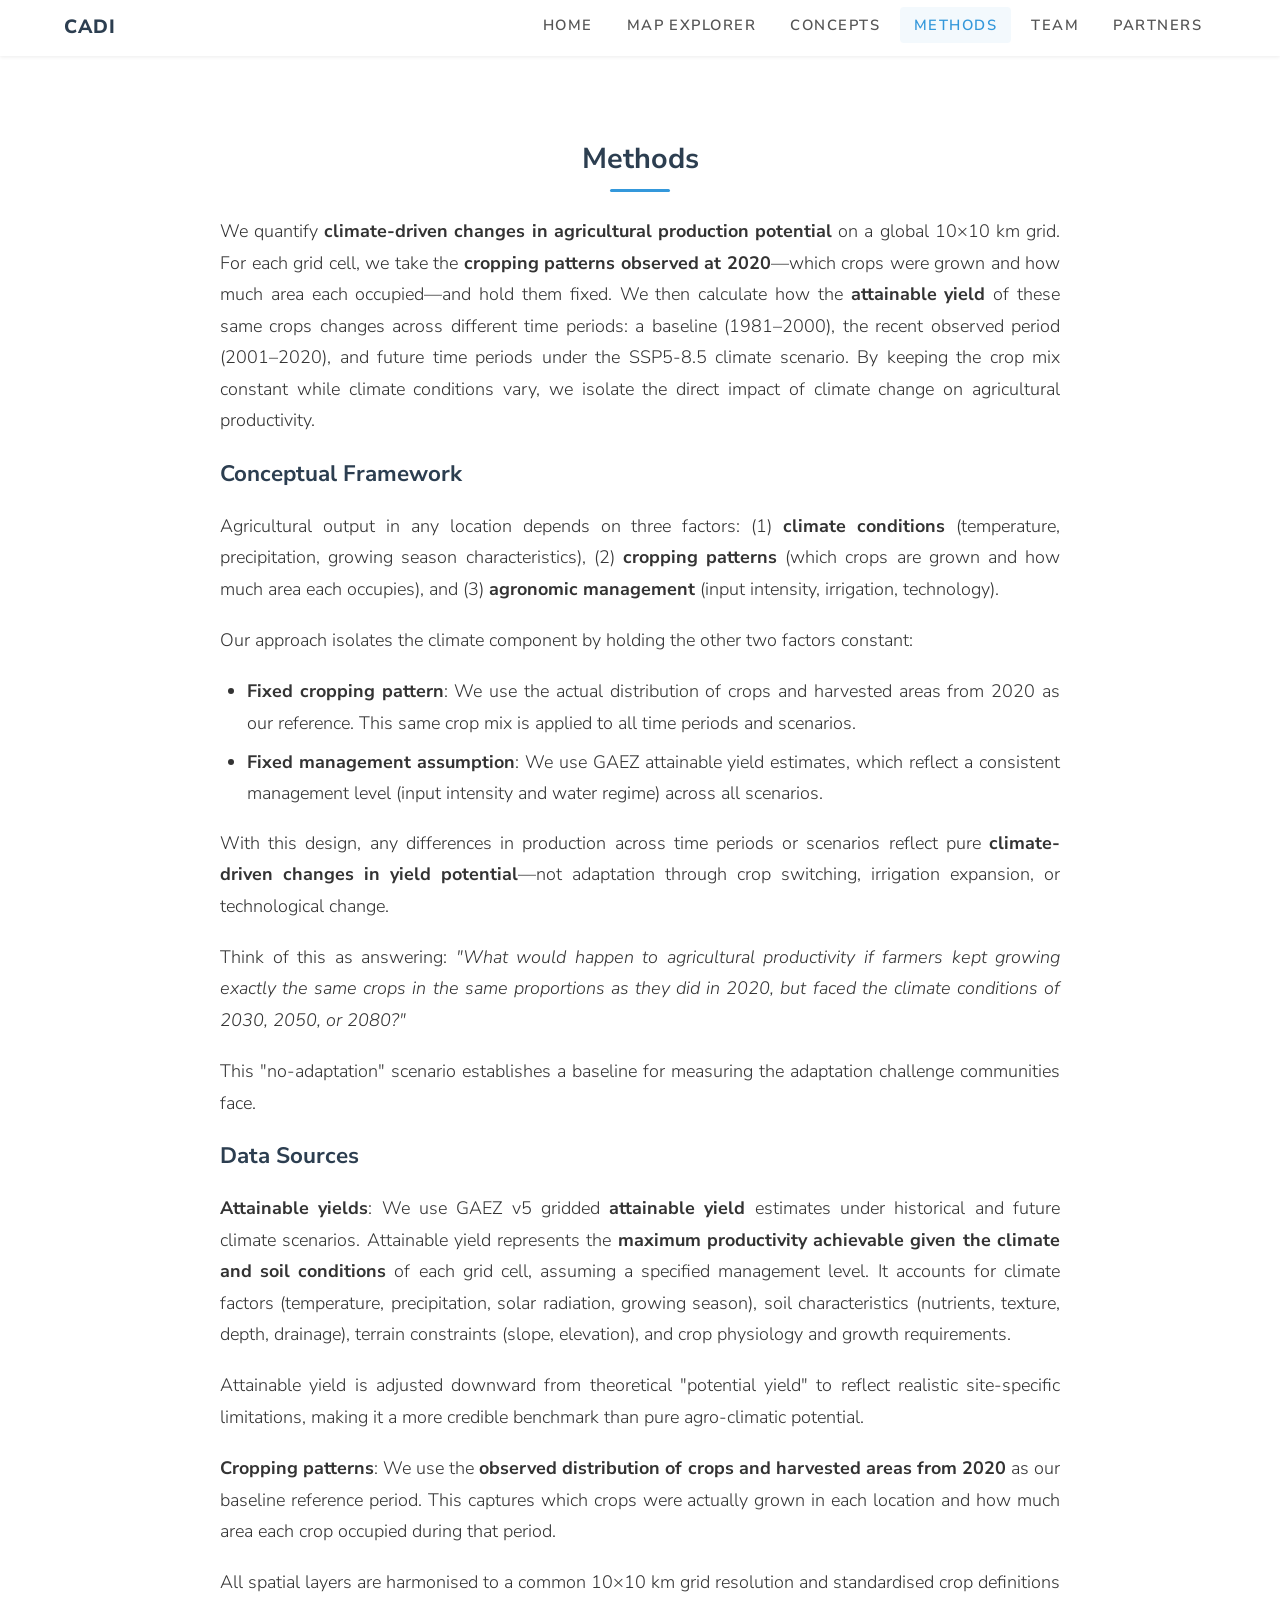
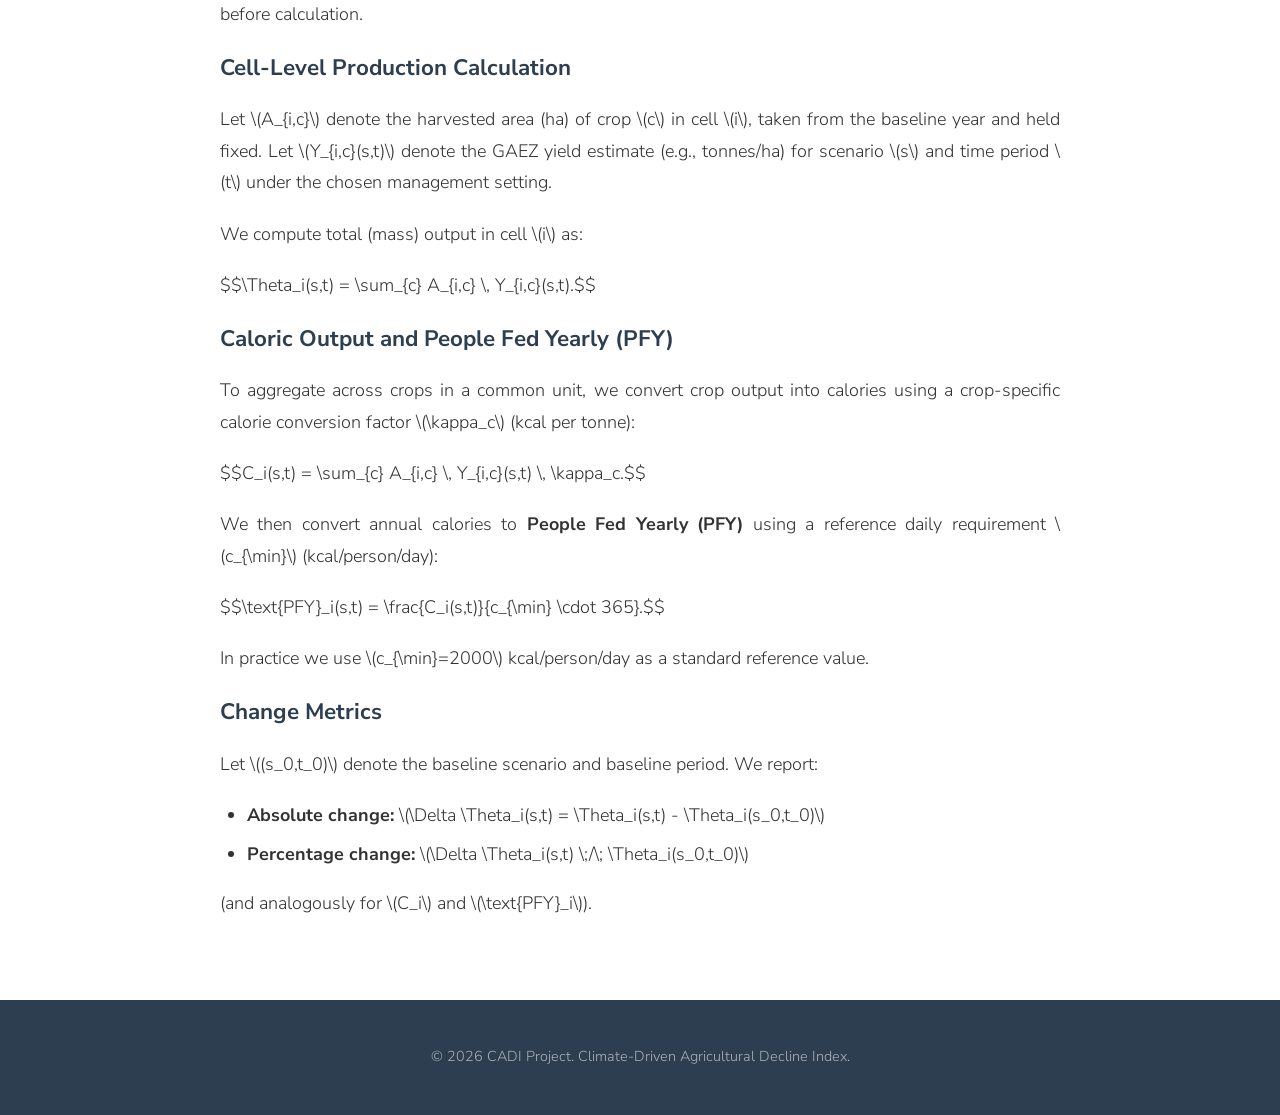
==== about.html @ 29b360b8 "files_0210" ====
<!DOCTYPE html>
<html lang="en">
<head>
  <meta charset="UTF-8">
  <meta name="viewport" content="width=device-width, initial-scale=1">
  <title>CADI – Methods</title>
  <link rel="stylesheet" href="css/cadi-style.css">
  <script type="text/javascript" src="https://mathjax.rstudio.com/latest/MathJax.js?config=TeX-AMS-MML_HTMLorMML"></script>
</head>
<body class="has-navbar">

<!-- ===== Navbar ===== -->
<nav class="cadi-navbar">
  <div class="nav-container">
    <a href="index.html" class="nav-brand">CADI</a>
    <button class="nav-toggle" aria-label="Toggle navigation" onclick="document.querySelector('.nav-links').classList.toggle('open')">
      <span></span><span></span><span></span>
    </button>
    <ul class="nav-links">
      <li><a href="index.html">Home</a></li>
      <li><a href="ssp585_absolute.html">Map Explorer</a></li>
      <li><a href="concepts.html">Concepts</a></li>
      <li><a href="about.html" class="active">Methods</a></li>
      <li><a href="team.html">Team</a></li>
      <li><a href="partners.html">Partners</a></li>
    </ul>
  </div>
</nav>

<div class="cadi-section">

  <div class="section-heading">
    <h2>Methods</h2>
  </div>

  <p>We quantify <strong>climate-driven changes in agricultural production potential</strong> on a global 10×10 km grid. For each grid cell, we take the <strong>cropping patterns observed at 2020</strong>—which crops were grown and how much area each occupied—and hold them fixed. We then calculate how the <strong>attainable yield</strong> of these same crops changes across different time periods: a baseline (1981–2000), the recent observed period (2001–2020), and future time periods under the SSP5-8.5 climate scenario. By keeping the crop mix constant while climate conditions vary, we isolate the direct impact of climate change on agricultural productivity.</p>

  <h3>Conceptual Framework</h3>

  <p>Agricultural output in any location depends on three factors: (1) <strong>climate conditions</strong> (temperature, precipitation, growing season characteristics), (2) <strong>cropping patterns</strong> (which crops are grown and how much area each occupies), and (3) <strong>agronomic management</strong> (input intensity, irrigation, technology).</p>

  <p>Our approach isolates the climate component by holding the other two factors constant:</p>

  <ul>
    <li><strong>Fixed cropping pattern</strong>: We use the actual distribution of crops and harvested areas from 2020 as our reference. This same crop mix is applied to all time periods and scenarios.</li>
    <li><strong>Fixed management assumption</strong>: We use GAEZ attainable yield estimates, which reflect a consistent management level (input intensity and water regime) across all scenarios.</li>
  </ul>

  <p>With this design, any differences in production across time periods or scenarios reflect pure <strong>climate-driven changes in yield potential</strong>—not adaptation through crop switching, irrigation expansion, or technological change.</p>

  <p>Think of this as answering: <em>"What would happen to agricultural productivity if farmers kept growing exactly the same crops in the same proportions as they did in 2020, but faced the climate conditions of 2030, 2050, or 2080?"</em></p>

  <p>This "no-adaptation" scenario establishes a baseline for measuring the adaptation challenge communities face.</p>

  <h3>Data Sources</h3>

  <p><strong>Attainable yields</strong>: We use GAEZ v5 gridded <strong>attainable yield</strong> estimates under historical and future climate scenarios. Attainable yield represents the <strong>maximum productivity achievable given the climate and soil conditions</strong> of each grid cell, assuming a specified management level. It accounts for climate factors (temperature, precipitation, solar radiation, growing season), soil characteristics (nutrients, texture, depth, drainage), terrain constraints (slope, elevation), and crop physiology and growth requirements.</p>

  <p>Attainable yield is adjusted downward from theoretical "potential yield" to reflect realistic site-specific limitations, making it a more credible benchmark than pure agro-climatic potential.</p>

  <p><strong>Cropping patterns</strong>: We use the <strong>observed distribution of crops and harvested areas from 2020</strong> as our baseline reference period. This captures which crops were actually grown in each location and how much area each crop occupied during that period.</p>

  <p>All spatial layers are harmonised to a common 10×10 km grid resolution and standardised crop definitions before calculation.</p>

  <h3>Cell-Level Production Calculation</h3>

  <p>Let \(A_{i,c}\) denote the harvested area (ha) of crop \(c\) in cell \(i\), taken from the baseline year and held fixed. Let \(Y_{i,c}(s,t)\) denote the GAEZ yield estimate (e.g., tonnes/ha) for scenario \(s\) and time period \(t\) under the chosen management setting.</p>

  <p>We compute total (mass) output in cell \(i\) as:</p>

  <p>$$\Theta_i(s,t) = \sum_{c} A_{i,c} \, Y_{i,c}(s,t).$$</p>

  <h3>Caloric Output and People Fed Yearly (PFY)</h3>

  <p>To aggregate across crops in a common unit, we convert crop output into calories using a crop-specific calorie conversion factor \(\kappa_c\) (kcal per tonne):</p>

  <p>$$C_i(s,t) = \sum_{c} A_{i,c} \, Y_{i,c}(s,t) \, \kappa_c.$$</p>

  <p>We then convert annual calories to <strong>People Fed Yearly (PFY)</strong> using a reference daily requirement \(c_{\min}\) (kcal/person/day):</p>

  <p>$$\text{PFY}_i(s,t) = \frac{C_i(s,t)}{c_{\min} \cdot 365}.$$</p>

  <p>In practice we use \(c_{\min}=2000\) kcal/person/day as a standard reference value.</p>

  <h3>Change Metrics</h3>

  <p>Let \((s_0,t_0)\) denote the baseline scenario and baseline period. We report:</p>

  <ul>
    <li><strong>Absolute change:</strong> \(\Delta \Theta_i(s,t) = \Theta_i(s,t) - \Theta_i(s_0,t_0)\)</li>
    <li><strong>Percentage change:</strong> \(\Delta \Theta_i(s,t) \;/\; \Theta_i(s_0,t_0)\)</li>
  </ul>

  <p>(and analogously for \(C_i\) and \(\text{PFY}_i\)).</p>

</div>

<!-- ===== Footer ===== -->
<footer class="cadi-footer">
  <p>&copy; 2026 CADI Project. Climate-Driven Agricultural Decline Index.</p>
</footer>

</body>
</html>
---- css/cadi-style.css ----
/* =============================================================================
   CADI Website Styles
   Inspired by Laura's template (Nunito Sans, hero sections, scroll navbar)
   ============================================================================= */

/* ---------- Base & Typography ---------- */
@import url('https://fonts.googleapis.com/css2?family=Nunito+Sans:wght@200;300;400;600;700;800&display=swap');

*, *::before, *::after {
  box-sizing: border-box;
}

html {
  scroll-behavior: smooth;
}

body {
  font-family: 'Nunito Sans', Arial, sans-serif;
  font-size: 18px;
  font-weight: 300;
  line-height: 1.75;
  color: #333;
  background: #fff;
  margin: 0;
  padding: 0;
  text-align: justify;
}

h1, h2, h3, h4, h5, h6 {
  font-family: 'Nunito Sans', Arial, sans-serif;
  font-weight: 700;
  color: #2c3e50;
  line-height: 1.3;
  text-align: left;
}

h1 { font-size: 2.4rem; }
h2 { font-size: 1.8rem; margin-bottom: 1rem; }
h3 { font-size: 1.4rem; }
h4 { font-size: 1.15rem; }

p {
  margin-bottom: 1.1em;
}

a {
  color: #3498db;
  text-decoration: none;
  transition: color 0.3s;
}
a:hover {
  color: #2980b9;
  text-decoration: underline;
}

strong {
  font-weight: 700;
}

ul, ol {
  padding-left: 1.5em;
}
li {
  margin-bottom: 0.4em;
}

/* ---------- Navbar ---------- */
.cadi-navbar {
  position: fixed;
  top: 0;
  left: 0;
  right: 0;
  z-index: 1000;
  background: rgba(255, 255, 255, 0.97);
  box-shadow: 0 1px 4px rgba(0, 0, 0, 0.08);
  transition: background 0.3s, box-shadow 0.3s;
  font-family: 'Nunito Sans', Arial, sans-serif;
}

.cadi-navbar .nav-container {
  max-width: 1200px;
  margin: 0 auto;
  display: flex;
  align-items: center;
  justify-content: space-between;
  padding: 0 24px;
  height: 56px;
}

.cadi-navbar .nav-brand {
  font-size: 1.2rem;
  font-weight: 800;
  color: #2c3e50;
  text-decoration: none;
  letter-spacing: 0.05em;
  text-transform: uppercase;
}
.cadi-navbar .nav-brand:hover {
  color: #3498db;
  text-decoration: none;
}

.cadi-navbar .nav-links {
  display: flex;
  list-style: none;
  margin: 0;
  padding: 0;
  gap: 6px;
}

.cadi-navbar .nav-links li a {
  font-size: 0.92rem;
  font-weight: 600;
  color: #555;
  text-decoration: none;
  text-transform: uppercase;
  letter-spacing: 0.1em;
  padding: 8px 14px;
  border-radius: 4px;
  transition: color 0.3s, background 0.3s;
}

.cadi-navbar .nav-links li a:hover,
.cadi-navbar .nav-links li a.active {
  color: #3498db;
  background: rgba(52, 152, 219, 0.06);
  text-decoration: none;
}

/* Mobile hamburger */
.cadi-navbar .nav-toggle {
  display: none;
  background: none;
  border: none;
  cursor: pointer;
  padding: 8px;
}
.cadi-navbar .nav-toggle span {
  display: block;
  width: 24px;
  height: 2px;
  background: #2c3e50;
  margin: 5px 0;
  transition: 0.3s;
}

@media (max-width: 768px) {
  .cadi-navbar .nav-toggle {
    display: block;
  }
  .cadi-navbar .nav-links {
    display: none;
    flex-direction: column;
    position: absolute;
    top: 56px;
    left: 0;
    right: 0;
    background: #fff;
    box-shadow: 0 4px 12px rgba(0, 0, 0, 0.1);
    padding: 12px 0;
  }
  .cadi-navbar .nav-links.open {
    display: flex;
  }
  .cadi-navbar .nav-links li a {
    padding: 12px 24px;
    font-size: 0.9rem;
  }
}

/* ---------- Hero Section (Landing page) ---------- */
.cadi-hero {
  position: relative;
  width: 100%;
  min-height: 90vh;
  background-size: cover;
  background-position: center center;
  background-repeat: no-repeat;
  display: flex;
  align-items: center;
  justify-content: center;
  overflow: hidden;
}

.cadi-hero::before {
  content: "";
  position: absolute;
  inset: 0;
  background: rgba(0, 0, 0, 0.45);
}

.cadi-hero-content {
  position: relative;
  z-index: 2;
  text-align: center;
  color: #fff;
  max-width: 820px;
  padding: 100px 30px 60px;
}

.cadi-hero-content .hero-abbrev {
  font-size: 4.5rem;
  font-weight: 800;
  letter-spacing: 0.15em;
  margin-bottom: 0.2em;
  text-shadow: 0 2px 12px rgba(0, 0, 0, 0.4);
}

.cadi-hero-content .hero-title {
  font-size: 1.5rem;
  font-weight: 300;
  color: rgba(255, 255, 255, 0.9);
  margin-bottom: 1.5em;
  text-shadow: 0 1px 6px rgba(0, 0, 0, 0.3);
}

.cadi-hero-content .hero-subtitle {
  font-size: 1.15rem;
  font-weight: 300;
  color: rgba(255, 255, 255, 0.75);
  line-height: 1.7;
}

@media (max-width: 600px) {
  .cadi-hero-content .hero-abbrev {
    font-size: 2.8rem;
  }
  .cadi-hero-content .hero-title {
    font-size: 1.15rem;
  }
}

/* ---------- Content Sections ---------- */
.cadi-section {
  max-width: 900px;
  margin: 0 auto;
  padding: 60px 30px;
}

.cadi-section-wide {
  max-width: 1100px;
  margin: 0 auto;
  padding: 60px 30px;
}

.section-heading {
  text-align: center;
  margin-bottom: 1.5rem;
}

.section-heading h2 {
  text-align: center;
}

.section-heading h2::after {
  content: '';
  display: block;
  width: 60px;
  height: 3px;
  background: #3498db;
  margin: 12px auto 0;
  border-radius: 2px;
}

/* ---------- Headline Findings ---------- */
.findings-grid {
  display: grid;
  grid-template-columns: 1fr 1fr;
  gap: 24px;
  margin: 30px 0;
}

@media (max-width: 700px) {
  .findings-grid {
    grid-template-columns: 1fr;
  }
}

.finding-card {
  background: #f8f9fa;
  border-left: 4px solid #c0392b;
  padding: 24px 28px;
  border-radius: 6px;
  box-shadow: 0 1px 4px rgba(0, 0, 0, 0.06);
}

.finding-card .finding-number {
  font-size: 2rem;
  font-weight: 800;
  color: #c0392b;
  line-height: 1;
  margin-bottom: 8px;
}

.finding-card .finding-text {
  font-size: 1rem;
  color: #444;
  line-height: 1.6;
  text-align: left;
}

/* ---------- Baseline Definition Box ---------- */
.baseline-box {
  background: #eef6fb;
  border: 1px solid #bee0f5;
  border-radius: 8px;
  padding: 28px 32px;
  margin: 30px 0;
}

.baseline-box h3 {
  color: #2c3e50;
  margin-top: 0;
  margin-bottom: 12px;
  font-size: 1.25rem;
}

.baseline-box p {
  margin-bottom: 0.6em;
  font-size: 1rem;
}

.baseline-timeline {
  display: flex;
  align-items: center;
  justify-content: center;
  gap: 0;
  margin: 20px 0 10px;
  flex-wrap: wrap;
}

.timeline-block {
  text-align: center;
  padding: 12px 18px;
  border-radius: 6px;
  font-size: 0.9rem;
  font-weight: 600;
  min-width: 140px;
}

.timeline-block.past {
  background: #d5e8d4;
  color: #2d6a2e;
}

.timeline-block.baseline {
  background: #dae8fc;
  color: #1a5276;
}

.timeline-block.future {
  background: #f8cecc;
  color: #922b21;
}

.timeline-arrow {
  font-size: 1.5rem;
  color: #999;
  padding: 0 8px;
}

/* ---------- Concepts Page ---------- */
.concept-term {
  background: #f8f9fa;
  border-radius: 8px;
  padding: 24px 28px;
  margin-bottom: 24px;
  border-left: 4px solid #3498db;
}

.concept-term h3 {
  margin-top: 0;
  color: #2c3e50;
}

.concept-term .disclaimer {
  background: #fff8e1;
  border: 1px solid #ffecb3;
  border-radius: 6px;
  padding: 14px 18px;
  margin-top: 12px;
  font-size: 0.95rem;
  color: #7d6608;
}

/* ---------- SSP Tooltip ---------- */
.ssp-tooltip {
  position: relative;
  display: inline;
  border-bottom: 1px dashed #3498db;
  cursor: help;
  color: #3498db;
}

.ssp-tooltip .ssp-tooltip-text {
  visibility: hidden;
  width: 340px;
  background-color: #2c3e50;
  color: #fff;
  text-align: left;
  border-radius: 6px;
  padding: 12px 16px;
  position: absolute;
  z-index: 10;
  bottom: 125%;
  left: 50%;
  transform: translateX(-50%);
  opacity: 0;
  transition: opacity 0.3s;
  font-size: 0.85rem;
  line-height: 1.5;
  box-shadow: 0 4px 12px rgba(0,0,0,0.2);
  pointer-events: none;
}

.ssp-tooltip .ssp-tooltip-text::after {
  content: "";
  position: absolute;
  top: 100%;
  left: 50%;
  margin-left: -5px;
  border-width: 5px;
  border-style: solid;
  border-color: #2c3e50 transparent transparent transparent;
}

.ssp-tooltip:hover .ssp-tooltip-text {
  visibility: visible;
  opacity: 1;
}

/* ---------- Footer ---------- */
.cadi-footer {
  background: #2c3e50;
  color: rgba(255, 255, 255, 0.6);
  text-align: center;
  padding: 30px 20px;
  font-size: 0.9rem;
}

.cadi-footer a {
  color: rgba(255, 255, 255, 0.8);
}

/* ---------- Team Page ---------- */
.team-grid {
  display: grid;
  grid-template-columns: repeat(auto-fit, minmax(240px, 1fr));
  gap: 30px;
  margin: 30px 0;
}

.team-card {
  text-align: center;
  padding: 24px;
}

.team-card img {
  width: 160px;
  height: 160px;
  object-fit: cover;
  border-radius: 50%;
  margin-bottom: 16px;
  box-shadow: 0 2px 10px rgba(0, 0, 0, 0.12);
}

.team-card h4 {
  margin-bottom: 4px;
}

.team-card .role {
  color: #777;
  font-size: 0.95rem;
}

/* ---------- Partners Page ---------- */
.partner-logos {
  display: flex;
  align-items: center;
  justify-content: center;
  gap: 50px;
  flex-wrap: wrap;
  margin: 30px 0;
}

.partner-logos img {
  max-height: 80px;
  max-width: 200px;
  filter: grayscale(30%);
  transition: filter 0.3s;
}

.partner-logos img:hover {
  filter: grayscale(0%);
}

/* ---------- Utility ---------- */
.text-center { text-align: center; }
.mt-2 { margin-top: 20px; }
.mt-4 { margin-top: 40px; }
.mb-2 { margin-bottom: 20px; }
.mb-4 { margin-bottom: 40px; }

/* Body offset for fixed navbar */
body.has-navbar {
  padding-top: 56px;
}

/* MathJax styling override */
.MathJax_Display {
  overflow-x: auto;
  overflow-y: hidden;
}
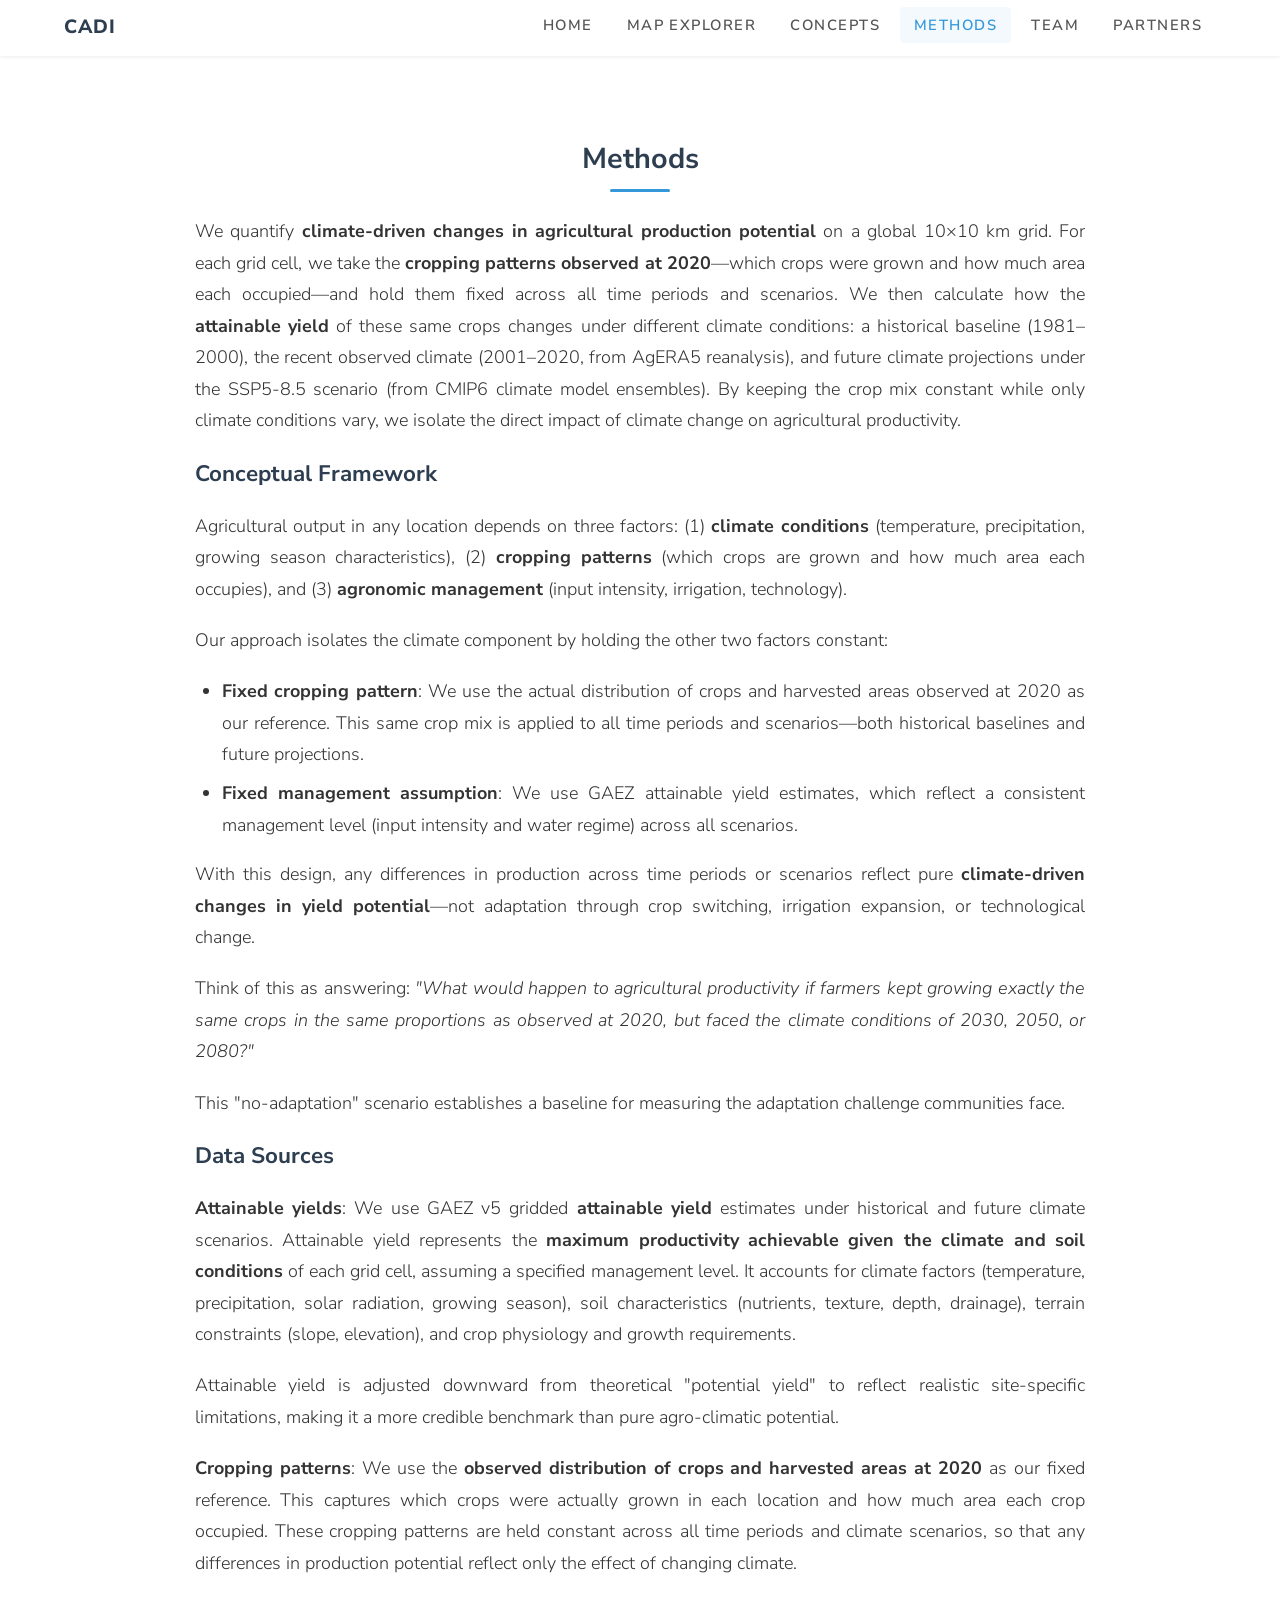
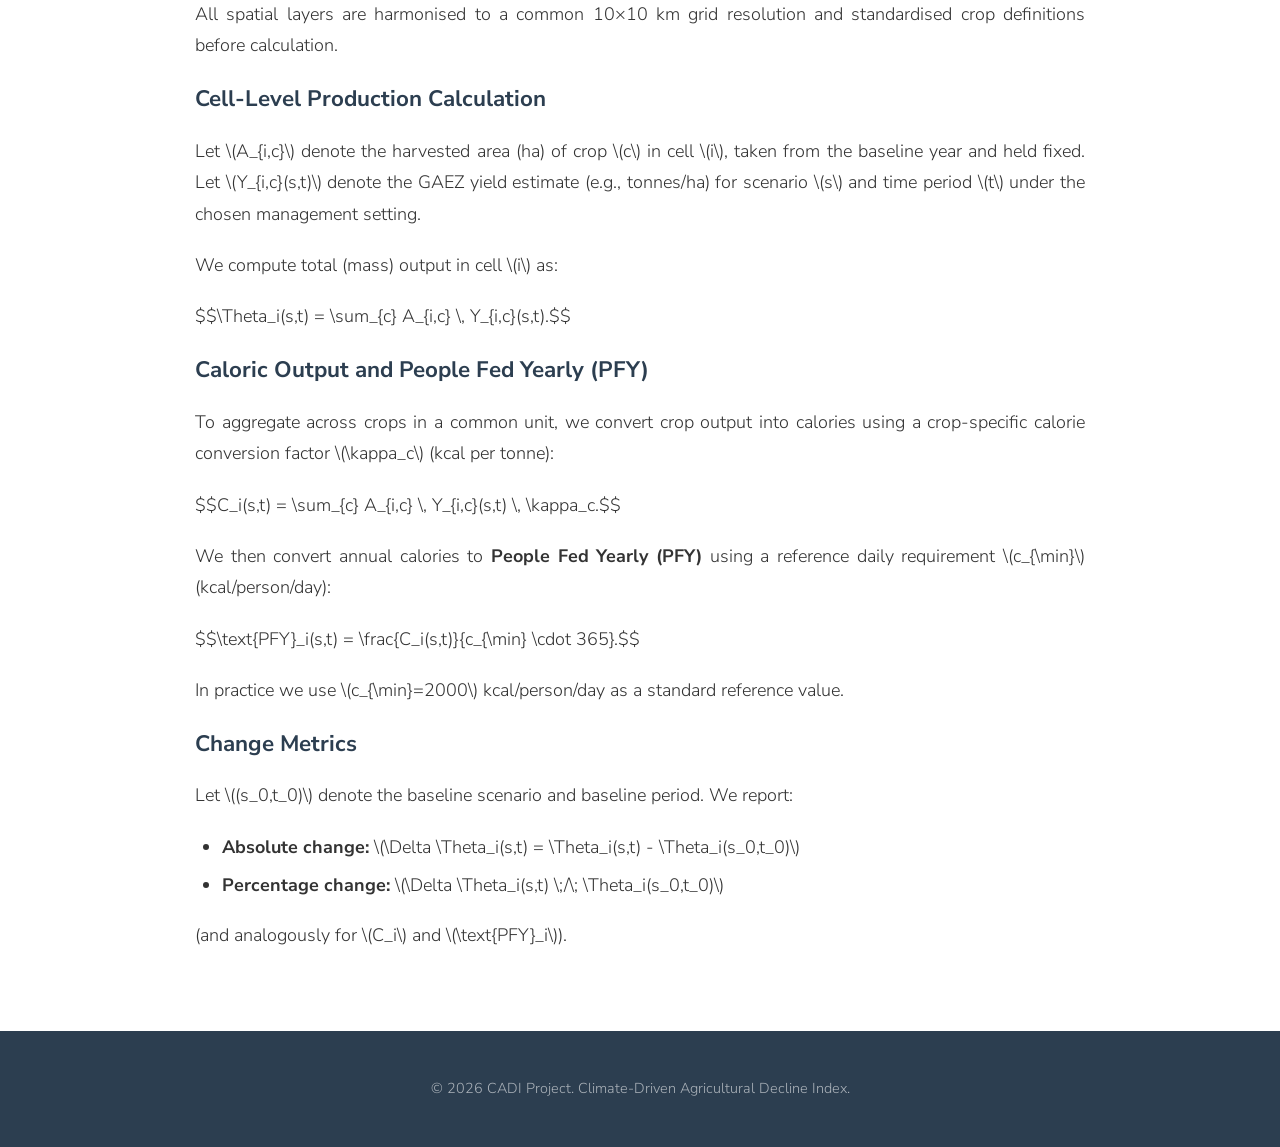
==== commit 9fb1c0fa: "0217 update" ====
--- a/about.html
+++ b/about.html
@@ -33,7 +33,7 @@
     <h2>Methods</h2>
   </div>
 
-  <p>We quantify <strong>climate-driven changes in agricultural production potential</strong> on a global 10×10 km grid. For each grid cell, we take the <strong>cropping patterns observed at 2020</strong>—which crops were grown and how much area each occupied—and hold them fixed. We then calculate how the <strong>attainable yield</strong> of these same crops changes across different time periods: a baseline (1981–2000), the recent observed period (2001–2020), and future time periods under the SSP5-8.5 climate scenario. By keeping the crop mix constant while climate conditions vary, we isolate the direct impact of climate change on agricultural productivity.</p>
+  <p>We quantify <strong>climate-driven changes in agricultural production potential</strong> on a global 10×10 km grid. For each grid cell, we take the <strong>cropping patterns observed at 2020</strong>—which crops were grown and how much area each occupied—and hold them fixed across all time periods and scenarios. We then calculate how the <strong>attainable yield</strong> of these same crops changes under different climate conditions: a historical baseline (1981–2000), the recent observed climate (2001–2020, from AgERA5 reanalysis), and future climate projections under the SSP5-8.5 scenario (from CMIP6 climate model ensembles). By keeping the crop mix constant while only climate conditions vary, we isolate the direct impact of climate change on agricultural productivity.</p>
 
   <h3>Conceptual Framework</h3>
 
@@ -42,13 +42,13 @@
   <p>Our approach isolates the climate component by holding the other two factors constant:</p>
 
   <ul>
-    <li><strong>Fixed cropping pattern</strong>: We use the actual distribution of crops and harvested areas from 2020 as our reference. This same crop mix is applied to all time periods and scenarios.</li>
+    <li><strong>Fixed cropping pattern</strong>: We use the actual distribution of crops and harvested areas observed at 2020 as our reference. This same crop mix is applied to all time periods and scenarios—both historical baselines and future projections.</li>
     <li><strong>Fixed management assumption</strong>: We use GAEZ attainable yield estimates, which reflect a consistent management level (input intensity and water regime) across all scenarios.</li>
   </ul>
 
   <p>With this design, any differences in production across time periods or scenarios reflect pure <strong>climate-driven changes in yield potential</strong>—not adaptation through crop switching, irrigation expansion, or technological change.</p>
 
-  <p>Think of this as answering: <em>"What would happen to agricultural productivity if farmers kept growing exactly the same crops in the same proportions as they did in 2020, but faced the climate conditions of 2030, 2050, or 2080?"</em></p>
+  <p>Think of this as answering: <em>"What would happen to agricultural productivity if farmers kept growing exactly the same crops in the same proportions as observed at 2020, but faced the climate conditions of 2030, 2050, or 2080?"</em></p>
 
   <p>This "no-adaptation" scenario establishes a baseline for measuring the adaptation challenge communities face.</p>
 
@@ -58,7 +58,7 @@
 
   <p>Attainable yield is adjusted downward from theoretical "potential yield" to reflect realistic site-specific limitations, making it a more credible benchmark than pure agro-climatic potential.</p>
 
-  <p><strong>Cropping patterns</strong>: We use the <strong>observed distribution of crops and harvested areas from 2020</strong> as our baseline reference period. This captures which crops were actually grown in each location and how much area each crop occupied during that period.</p>
+  <p><strong>Cropping patterns</strong>: We use the <strong>observed distribution of crops and harvested areas at 2020</strong> as our fixed reference. This captures which crops were actually grown in each location and how much area each crop occupied. These cropping patterns are held constant across all time periods and climate scenarios, so that any differences in production potential reflect only the effect of changing climate.</p>
 
   <p>All spatial layers are harmonised to a common 10×10 km grid resolution and standardised crop definitions before calculation.</p>
 
--- a/css/cadi-style.css
+++ b/css/cadi-style.css
@@ -232,7 +232,7 @@
 
 /* ---------- Content Sections ---------- */
 .cadi-section {
-  max-width: 900px;
+  max-width: 950px;
   margin: 0 auto;
   padding: 60px 30px;
 }
@@ -293,7 +293,7 @@
 }
 
 .finding-card .finding-text {
-  font-size: 1rem;
+  font-size: 0.8em;
   color: #444;
   line-height: 1.6;
   text-align: left;
@@ -312,12 +312,12 @@
   color: #2c3e50;
   margin-top: 0;
   margin-bottom: 12px;
-  font-size: 1.25rem;
+  font-size: 1.6em;
 }
 
 .baseline-box p {
   margin-bottom: 0.6em;
-  font-size: 1rem;
+  font-size: inherit;
 }
 
 .baseline-timeline {
@@ -333,7 +333,7 @@
   text-align: center;
   padding: 12px 18px;
   border-radius: 6px;
-  font-size: 0.9rem;
+  font-size: 0.85em;
   font-weight: 600;
   min-width: 140px;
 }
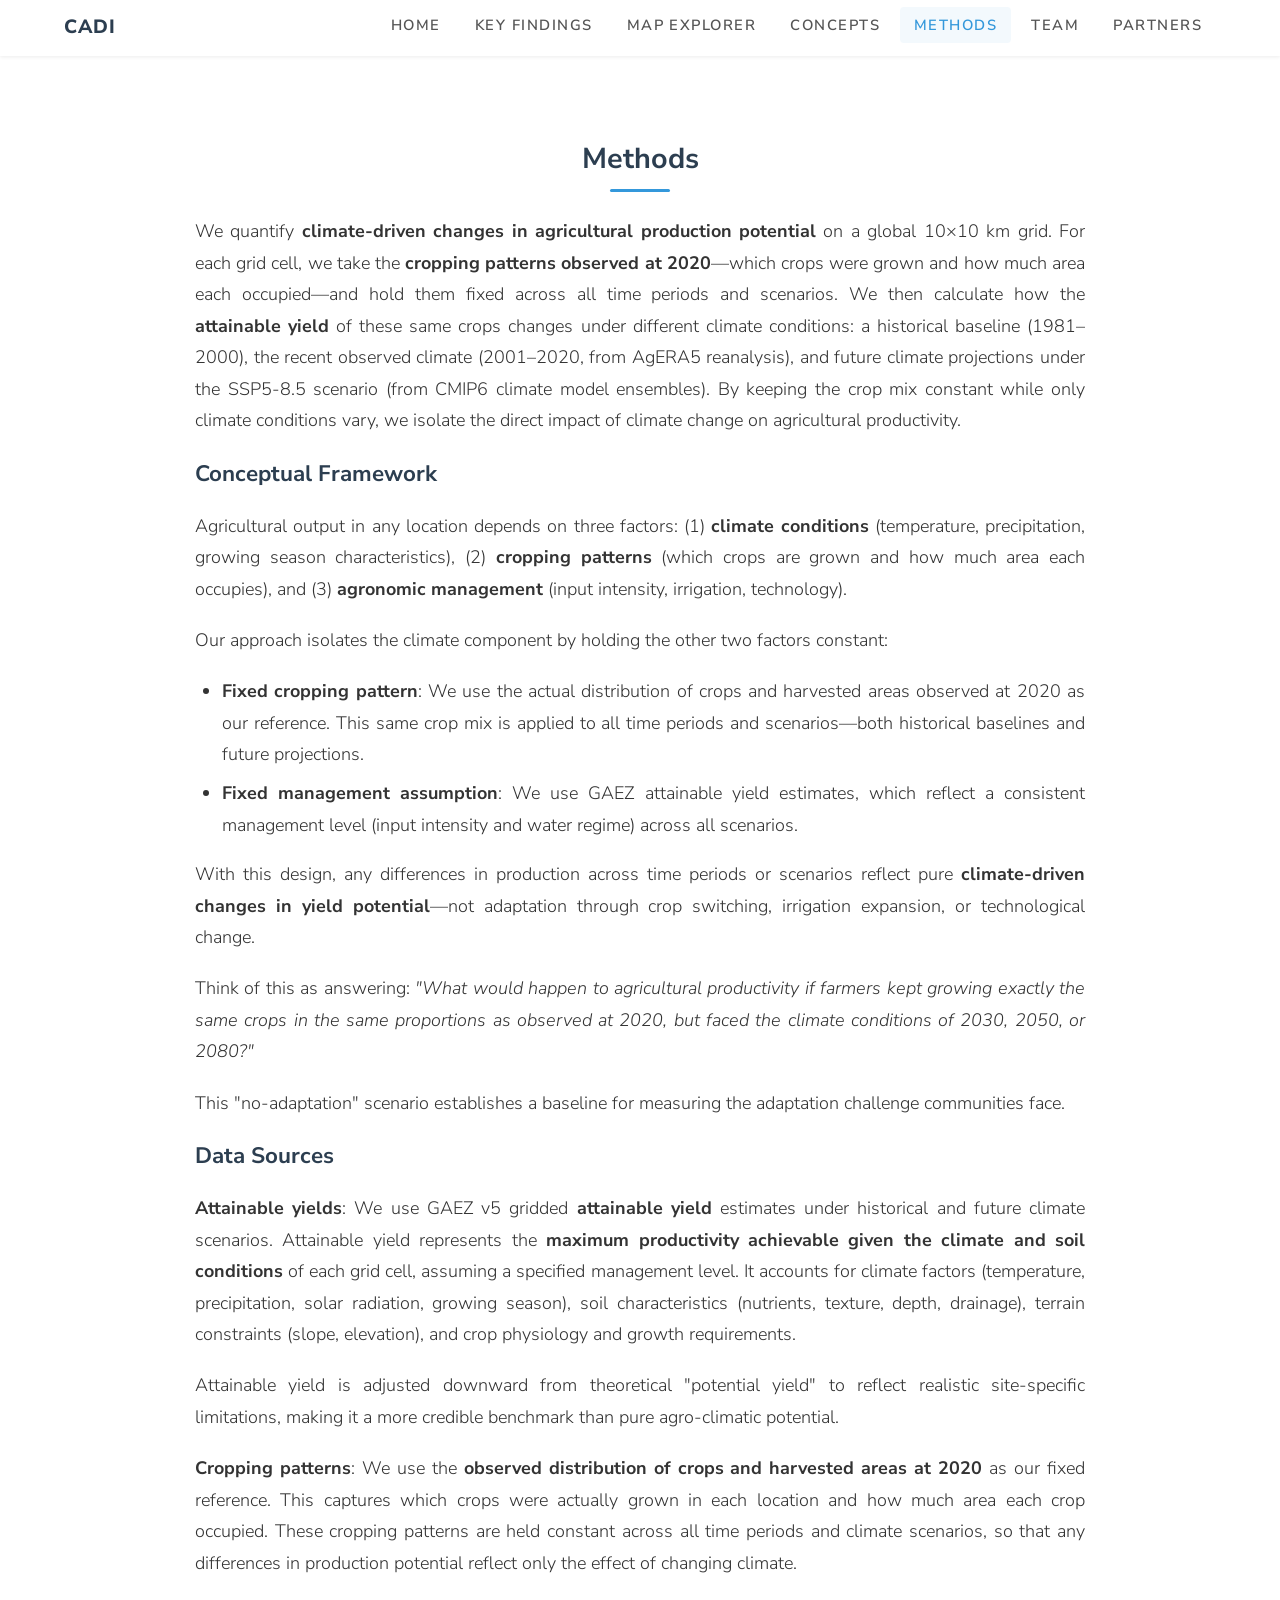
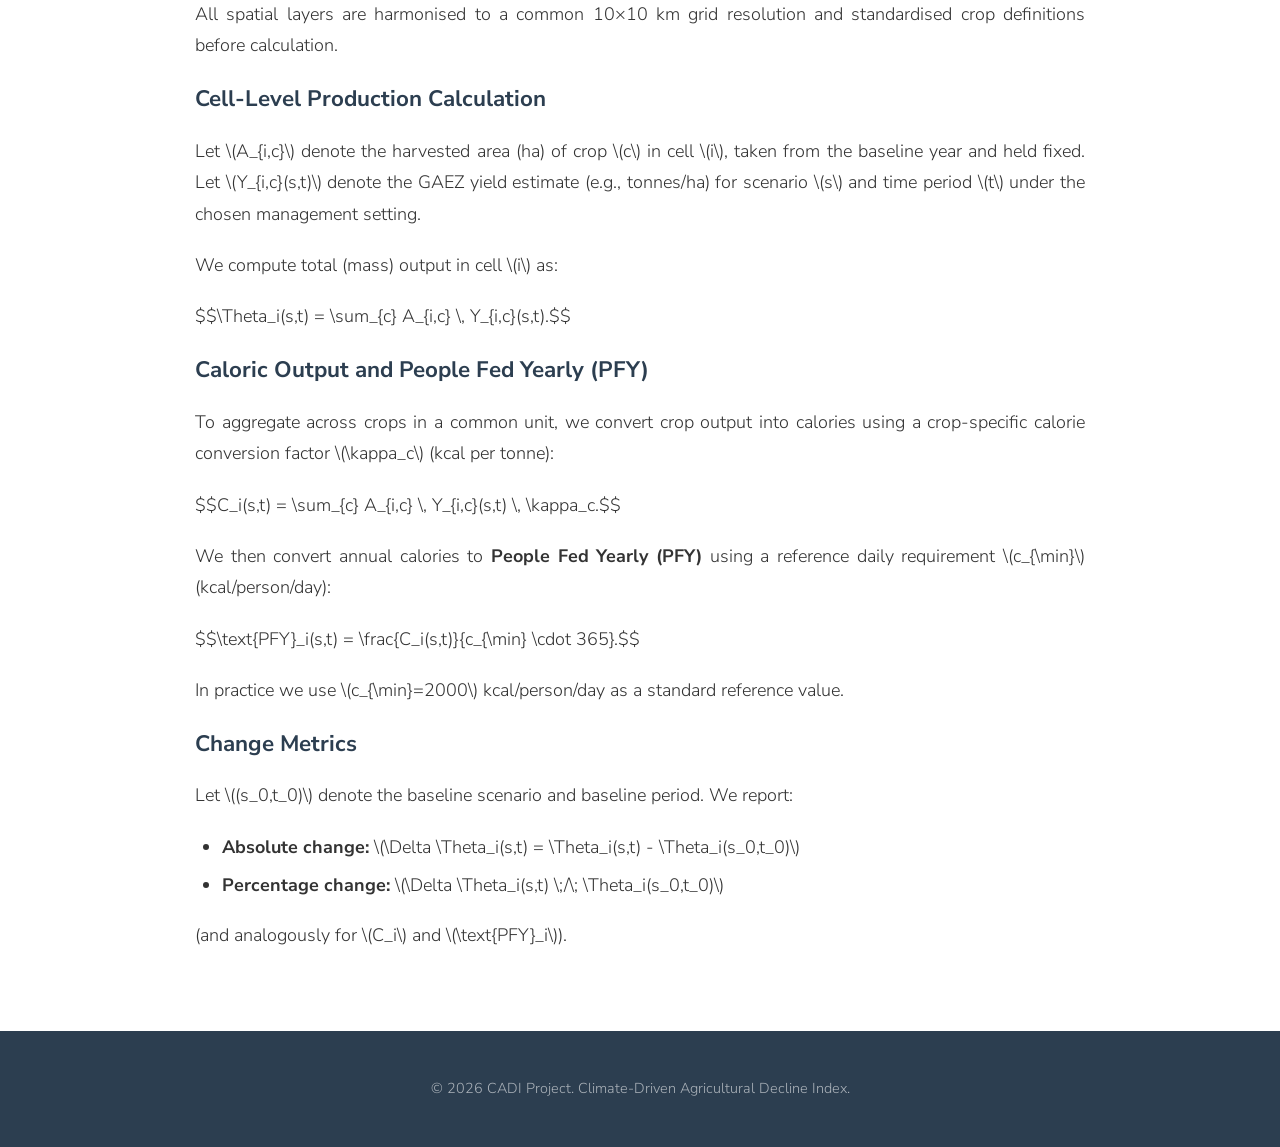
==== commit 533ab6e3: "0218 update" ====
--- a/about.html
+++ b/about.html
@@ -18,6 +18,7 @@
     </button>
     <ul class="nav-links">
       <li><a href="index.html">Home</a></li>
+      <li><a href="index.html#key-findings">Key Findings</a></li>
       <li><a href="ssp585_absolute.html">Map Explorer</a></li>
       <li><a href="concepts.html">Concepts</a></li>
       <li><a href="about.html" class="active">Methods</a></li>
--- a/css/cadi-style.css
+++ b/css/cadi-style.css
@@ -227,6 +227,67 @@
   }
   .cadi-hero-content .hero-title {
     font-size: 1.15rem;
+  }
+}
+
+/* ---------- Mobile: scale down large fonts ---------- */
+@media (max-width: 768px) {
+  /* Override inline font-size on home page cadi-section */
+  .cadi-section {
+    font-size: 17px !important;
+    line-height: 1.65 !important;
+  }
+
+  .cadi-hero-content .hero-abbrev {
+    font-size: 2.8rem !important;
+  }
+  .cadi-hero-content .hero-title,
+  .cadi-hero-content .hero-title span {
+    font-size: 1.2rem !important;
+  }
+  .cadi-hero-content .hero-subtitle,
+  .cadi-hero-content .hero-subtitle span {
+    font-size: 0.95rem !important;
+  }
+
+  .baseline-box {
+    font-size: 15px !important;
+    padding: 18px 20px;
+  }
+  .baseline-box h3 {
+    font-size: 1.25em !important;
+  }
+  .baseline-timeline {
+    font-size: 13px !important;
+    flex-direction: column;
+    align-items: center;
+    gap: 4px;
+  }
+  .timeline-block {
+    min-width: 90px;
+    padding: 8px 10px;
+  }
+  .timeline-arrow {
+    transform: rotate(90deg);
+    padding: 2px 0;
+  }
+
+  .finding-card .finding-number {
+    font-size: 1.3rem;
+  }
+  .finding-card .finding-text {
+    font-size: 0.9em;
+  }
+
+  .section-heading h2 {
+    font-size: 1.3rem;
+  }
+
+  .findings-grid {
+    gap: 16px;
+  }
+  .finding-card {
+    padding: 18px 20px;
   }
 }
 
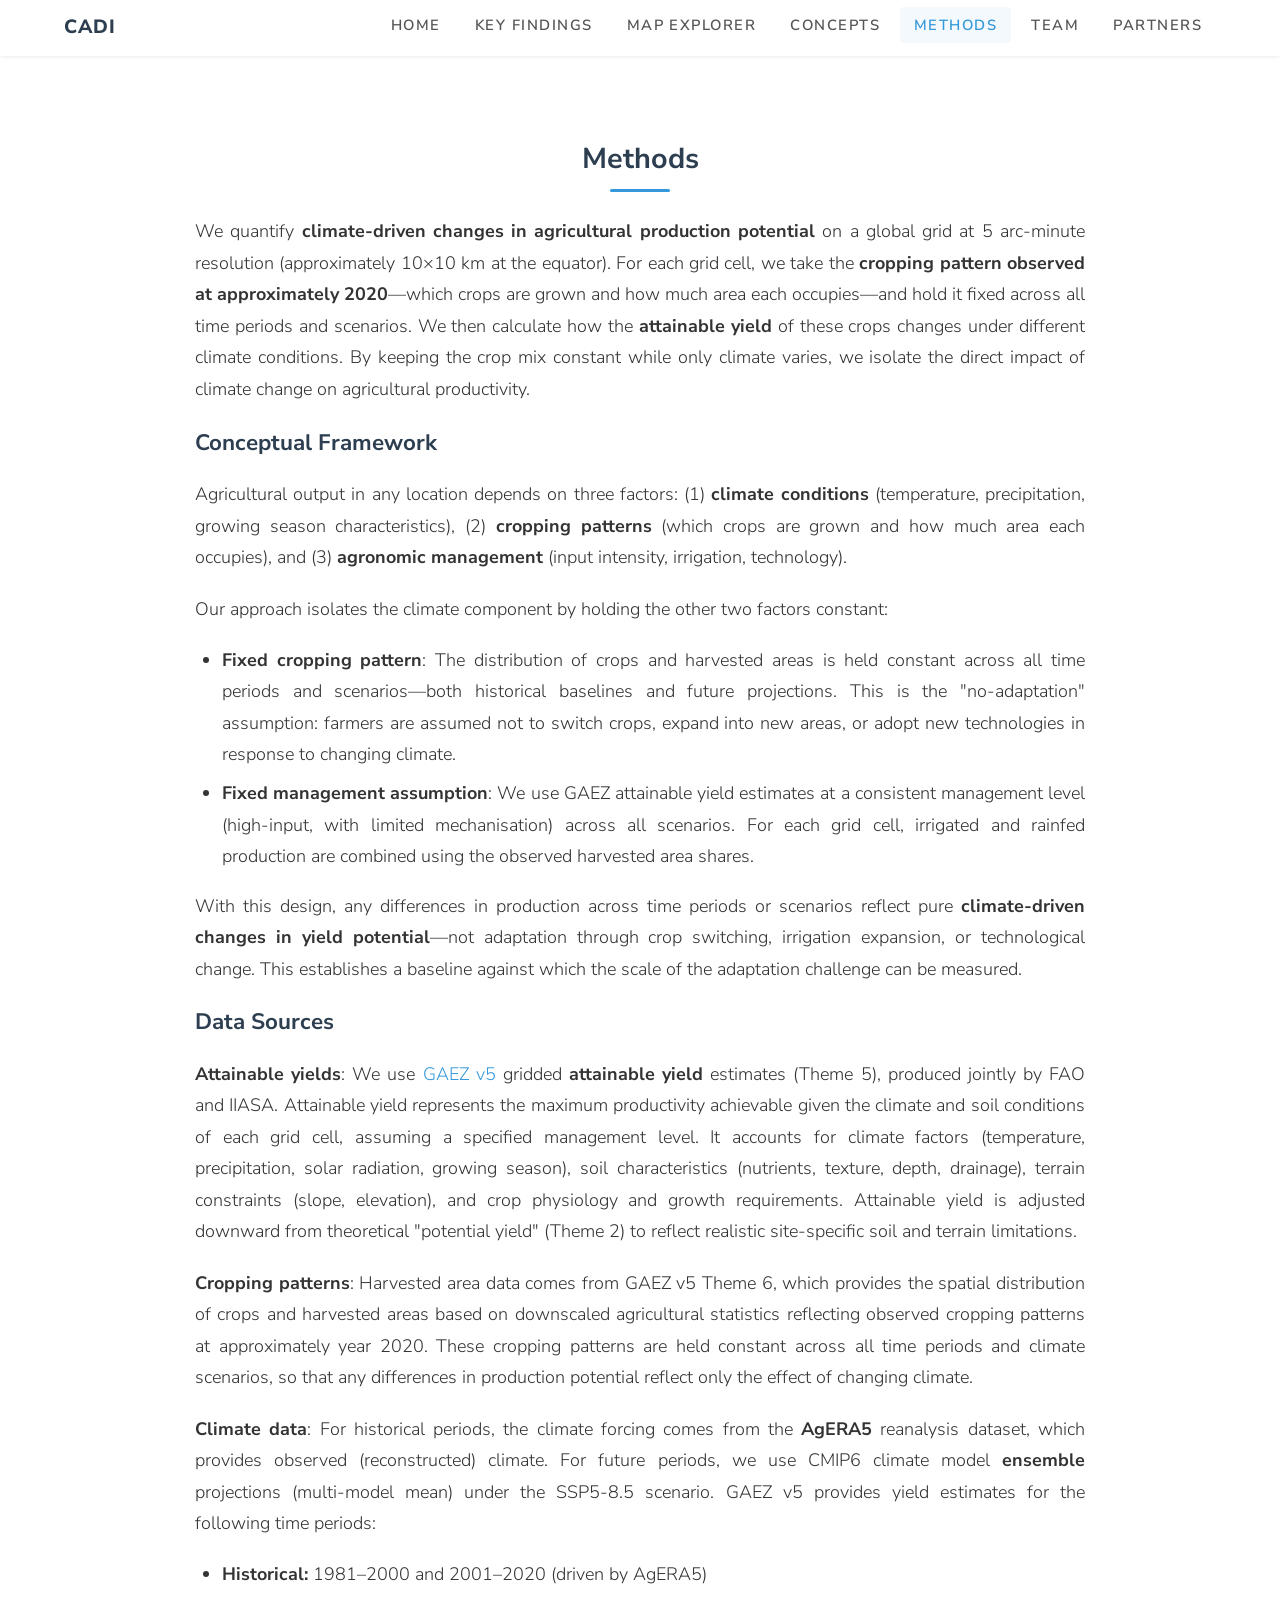
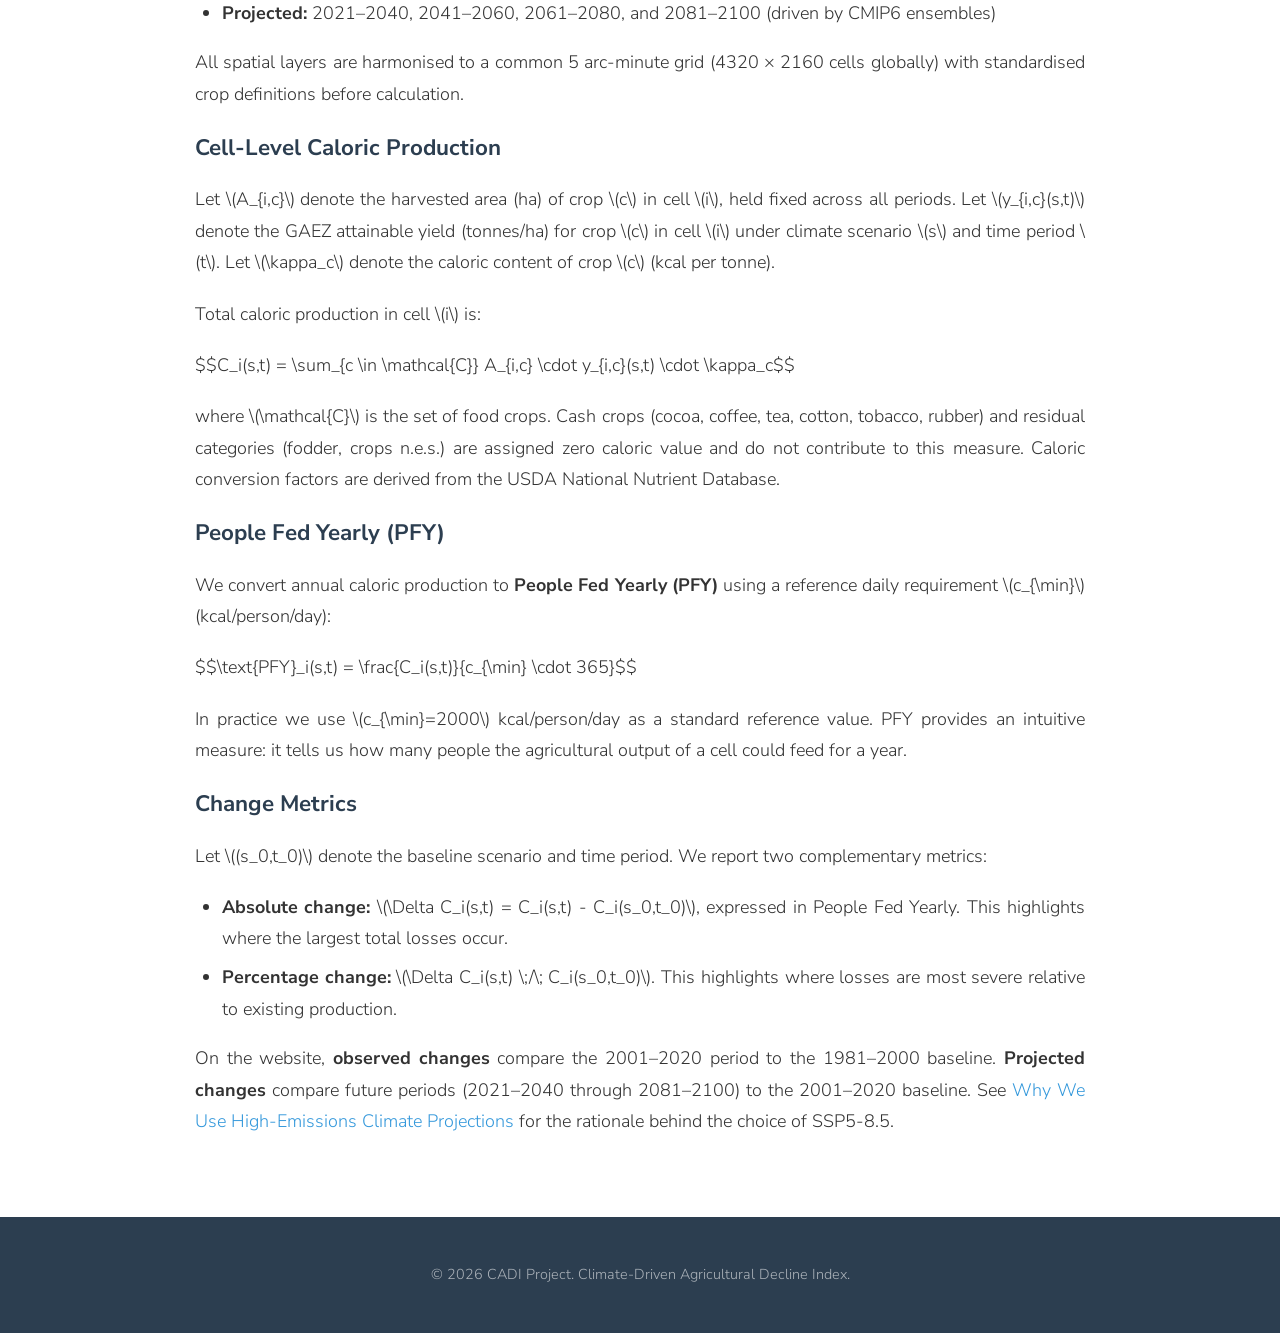
==== commit 19b77bbc: "0226 update" ====
--- a/about.html
+++ b/about.html
@@ -34,7 +34,7 @@
     <h2>Methods</h2>
   </div>
 
-  <p>We quantify <strong>climate-driven changes in agricultural production potential</strong> on a global 10×10 km grid. For each grid cell, we take the <strong>cropping patterns observed at 2020</strong>—which crops were grown and how much area each occupied—and hold them fixed across all time periods and scenarios. We then calculate how the <strong>attainable yield</strong> of these same crops changes under different climate conditions: a historical baseline (1981–2000), the recent observed climate (2001–2020, from AgERA5 reanalysis), and future climate projections under the SSP5-8.5 scenario (from CMIP6 climate model ensembles). By keeping the crop mix constant while only climate conditions vary, we isolate the direct impact of climate change on agricultural productivity.</p>
+  <p>We quantify <strong>climate-driven changes in agricultural production potential</strong> on a global grid at 5 arc-minute resolution (approximately 10×10 km at the equator). For each grid cell, we take the <strong>cropping pattern observed at approximately 2020</strong>—which crops are grown and how much area each occupies—and hold it fixed across all time periods and scenarios. We then calculate how the <strong>attainable yield</strong> of these crops changes under different climate conditions. By keeping the crop mix constant while only climate varies, we isolate the direct impact of climate change on agricultural productivity.</p>
 
   <h3>Conceptual Framework</h3>
 
@@ -43,56 +43,55 @@
   <p>Our approach isolates the climate component by holding the other two factors constant:</p>
 
   <ul>
-    <li><strong>Fixed cropping pattern</strong>: We use the actual distribution of crops and harvested areas observed at 2020 as our reference. This same crop mix is applied to all time periods and scenarios—both historical baselines and future projections.</li>
-    <li><strong>Fixed management assumption</strong>: We use GAEZ attainable yield estimates, which reflect a consistent management level (input intensity and water regime) across all scenarios.</li>
+    <li><strong>Fixed cropping pattern</strong>: The distribution of crops and harvested areas is held constant across all time periods and scenarios—both historical baselines and future projections. This is the "no-adaptation" assumption: farmers are assumed not to switch crops, expand into new areas, or adopt new technologies in response to changing climate.</li>
+    <li><strong>Fixed management assumption</strong>: We use GAEZ attainable yield estimates at a consistent management level (high-input, with limited mechanisation) across all scenarios. For each grid cell, irrigated and rainfed production are combined using the observed harvested area shares.</li>
   </ul>
 
-  <p>With this design, any differences in production across time periods or scenarios reflect pure <strong>climate-driven changes in yield potential</strong>—not adaptation through crop switching, irrigation expansion, or technological change.</p>
-
-  <p>Think of this as answering: <em>"What would happen to agricultural productivity if farmers kept growing exactly the same crops in the same proportions as observed at 2020, but faced the climate conditions of 2030, 2050, or 2080?"</em></p>
-
-  <p>This "no-adaptation" scenario establishes a baseline for measuring the adaptation challenge communities face.</p>
+  <p>With this design, any differences in production across time periods or scenarios reflect pure <strong>climate-driven changes in yield potential</strong>—not adaptation through crop switching, irrigation expansion, or technological change. This establishes a baseline against which the scale of the adaptation challenge can be measured.</p>
 
   <h3>Data Sources</h3>
 
-  <p><strong>Attainable yields</strong>: We use GAEZ v5 gridded <strong>attainable yield</strong> estimates under historical and future climate scenarios. Attainable yield represents the <strong>maximum productivity achievable given the climate and soil conditions</strong> of each grid cell, assuming a specified management level. It accounts for climate factors (temperature, precipitation, solar radiation, growing season), soil characteristics (nutrients, texture, depth, drainage), terrain constraints (slope, elevation), and crop physiology and growth requirements.</p>
+  <p><strong>Attainable yields</strong>: We use <a href="https://gaez.fao.org" target="_blank">GAEZ v5</a> gridded <strong>attainable yield</strong> estimates (Theme 5), produced jointly by FAO and IIASA. Attainable yield represents the maximum productivity achievable given the climate and soil conditions of each grid cell, assuming a specified management level. It accounts for climate factors (temperature, precipitation, solar radiation, growing season), soil characteristics (nutrients, texture, depth, drainage), terrain constraints (slope, elevation), and crop physiology and growth requirements. Attainable yield is adjusted downward from theoretical "potential yield" (Theme 2) to reflect realistic site-specific soil and terrain limitations.</p>
 
-  <p>Attainable yield is adjusted downward from theoretical "potential yield" to reflect realistic site-specific limitations, making it a more credible benchmark than pure agro-climatic potential.</p>
+  <p><strong>Cropping patterns</strong>: Harvested area data comes from GAEZ v5 Theme 6, which provides the spatial distribution of crops and harvested areas based on downscaled agricultural statistics reflecting observed cropping patterns at approximately year 2020. These cropping patterns are held constant across all time periods and climate scenarios, so that any differences in production potential reflect only the effect of changing climate.</p>
 
-  <p><strong>Cropping patterns</strong>: We use the <strong>observed distribution of crops and harvested areas at 2020</strong> as our fixed reference. This captures which crops were actually grown in each location and how much area each crop occupied. These cropping patterns are held constant across all time periods and climate scenarios, so that any differences in production potential reflect only the effect of changing climate.</p>
+  <p><strong>Climate data</strong>: For historical periods, the climate forcing comes from the <strong>AgERA5</strong> reanalysis dataset, which provides observed (reconstructed) climate. For future periods, we use CMIP6 climate model <strong>ensemble</strong> projections (multi-model mean) under the SSP5-8.5 scenario. GAEZ v5 provides yield estimates for the following time periods:</p>
 
-  <p>All spatial layers are harmonised to a common 10×10 km grid resolution and standardised crop definitions before calculation.</p>
+  <ul>
+    <li><strong>Historical:</strong> 1981–2000 and 2001–2020 (driven by AgERA5)</li>
+    <li><strong>Projected:</strong> 2021–2040, 2041–2060, 2061–2080, and 2081–2100 (driven by CMIP6 ensembles)</li>
+  </ul>
 
-  <h3>Cell-Level Production Calculation</h3>
+  <p>All spatial layers are harmonised to a common 5 arc-minute grid (4320 × 2160 cells globally) with standardised crop definitions before calculation.</p>
 
-  <p>Let \(A_{i,c}\) denote the harvested area (ha) of crop \(c\) in cell \(i\), taken from the baseline year and held fixed. Let \(Y_{i,c}(s,t)\) denote the GAEZ yield estimate (e.g., tonnes/ha) for scenario \(s\) and time period \(t\) under the chosen management setting.</p>
+  <h3>Cell-Level Caloric Production</h3>
 
-  <p>We compute total (mass) output in cell \(i\) as:</p>
+  <p>Let \(A_{i,c}\) denote the harvested area (ha) of crop \(c\) in cell \(i\), held fixed across all periods. Let \(y_{i,c}(s,t)\) denote the GAEZ attainable yield (tonnes/ha) for crop \(c\) in cell \(i\) under climate scenario \(s\) and time period \(t\). Let \(\kappa_c\) denote the caloric content of crop \(c\) (kcal per tonne).</p>
 
-  <p>$$\Theta_i(s,t) = \sum_{c} A_{i,c} \, Y_{i,c}(s,t).$$</p>
+  <p>Total caloric production in cell \(i\) is:</p>
 
-  <h3>Caloric Output and People Fed Yearly (PFY)</h3>
+  <p>$$C_i(s,t) = \sum_{c \in \mathcal{C}} A_{i,c} \cdot y_{i,c}(s,t) \cdot \kappa_c$$</p>
 
-  <p>To aggregate across crops in a common unit, we convert crop output into calories using a crop-specific calorie conversion factor \(\kappa_c\) (kcal per tonne):</p>
+  <p>where \(\mathcal{C}\) is the set of food crops. Cash crops (cocoa, coffee, tea, cotton, tobacco, rubber) and residual categories (fodder, crops n.e.s.) are assigned zero caloric value and do not contribute to this measure. Caloric conversion factors are derived from the USDA National Nutrient Database.</p>
 
-  <p>$$C_i(s,t) = \sum_{c} A_{i,c} \, Y_{i,c}(s,t) \, \kappa_c.$$</p>
+  <h3>People Fed Yearly (PFY)</h3>
 
-  <p>We then convert annual calories to <strong>People Fed Yearly (PFY)</strong> using a reference daily requirement \(c_{\min}\) (kcal/person/day):</p>
+  <p>We convert annual caloric production to <strong>People Fed Yearly (PFY)</strong> using a reference daily requirement \(c_{\min}\) (kcal/person/day):</p>
 
-  <p>$$\text{PFY}_i(s,t) = \frac{C_i(s,t)}{c_{\min} \cdot 365}.$$</p>
+  <p>$$\text{PFY}_i(s,t) = \frac{C_i(s,t)}{c_{\min} \cdot 365}$$</p>
 
-  <p>In practice we use \(c_{\min}=2000\) kcal/person/day as a standard reference value.</p>
+  <p>In practice we use \(c_{\min}=2000\) kcal/person/day as a standard reference value. PFY provides an intuitive measure: it tells us how many people the agricultural output of a cell could feed for a year.</p>
 
   <h3>Change Metrics</h3>
 
-  <p>Let \((s_0,t_0)\) denote the baseline scenario and baseline period. We report:</p>
+  <p>Let \((s_0,t_0)\) denote the baseline scenario and time period. We report two complementary metrics:</p>
 
   <ul>
-    <li><strong>Absolute change:</strong> \(\Delta \Theta_i(s,t) = \Theta_i(s,t) - \Theta_i(s_0,t_0)\)</li>
-    <li><strong>Percentage change:</strong> \(\Delta \Theta_i(s,t) \;/\; \Theta_i(s_0,t_0)\)</li>
+    <li><strong>Absolute change:</strong> \(\Delta C_i(s,t) = C_i(s,t) - C_i(s_0,t_0)\), expressed in People Fed Yearly. This highlights where the largest total losses occur.</li>
+    <li><strong>Percentage change:</strong> \(\Delta C_i(s,t) \;/\; C_i(s_0,t_0)\). This highlights where losses are most severe relative to existing production.</li>
   </ul>
 
-  <p>(and analogously for \(C_i\) and \(\text{PFY}_i\)).</p>
+  <p>On the website, <strong>observed changes</strong> compare the 2001–2020 period to the 1981–2000 baseline. <strong>Projected changes</strong> compare future periods (2021–2040 through 2081–2100) to the 2001–2020 baseline. See <a href="concepts.html#why-ssp585">Why We Use High-Emissions Climate Projections</a> for the rationale behind the choice of SSP5-8.5.</p>
 
 </div>
 
--- a/css/cadi-style.css
+++ b/css/cadi-style.css
@@ -506,9 +506,15 @@
 /* ---------- Team Page ---------- */
 .team-grid {
   display: grid;
-  grid-template-columns: repeat(auto-fit, minmax(240px, 1fr));
+  grid-template-columns: repeat(2, 1fr);
   gap: 30px;
   margin: 30px 0;
+}
+
+@media (max-width: 768px) {
+  .team-grid {
+    grid-template-columns: 1fr;
+  }
 }
 
 .team-card {
@@ -527,11 +533,13 @@
 
 .team-card h4 {
   margin-bottom: 4px;
+  text-align: center;
 }
 
 .team-card .role {
   color: #777;
   font-size: 0.95rem;
+  text-align: center;
 }
 
 /* ---------- Partners Page ---------- */
